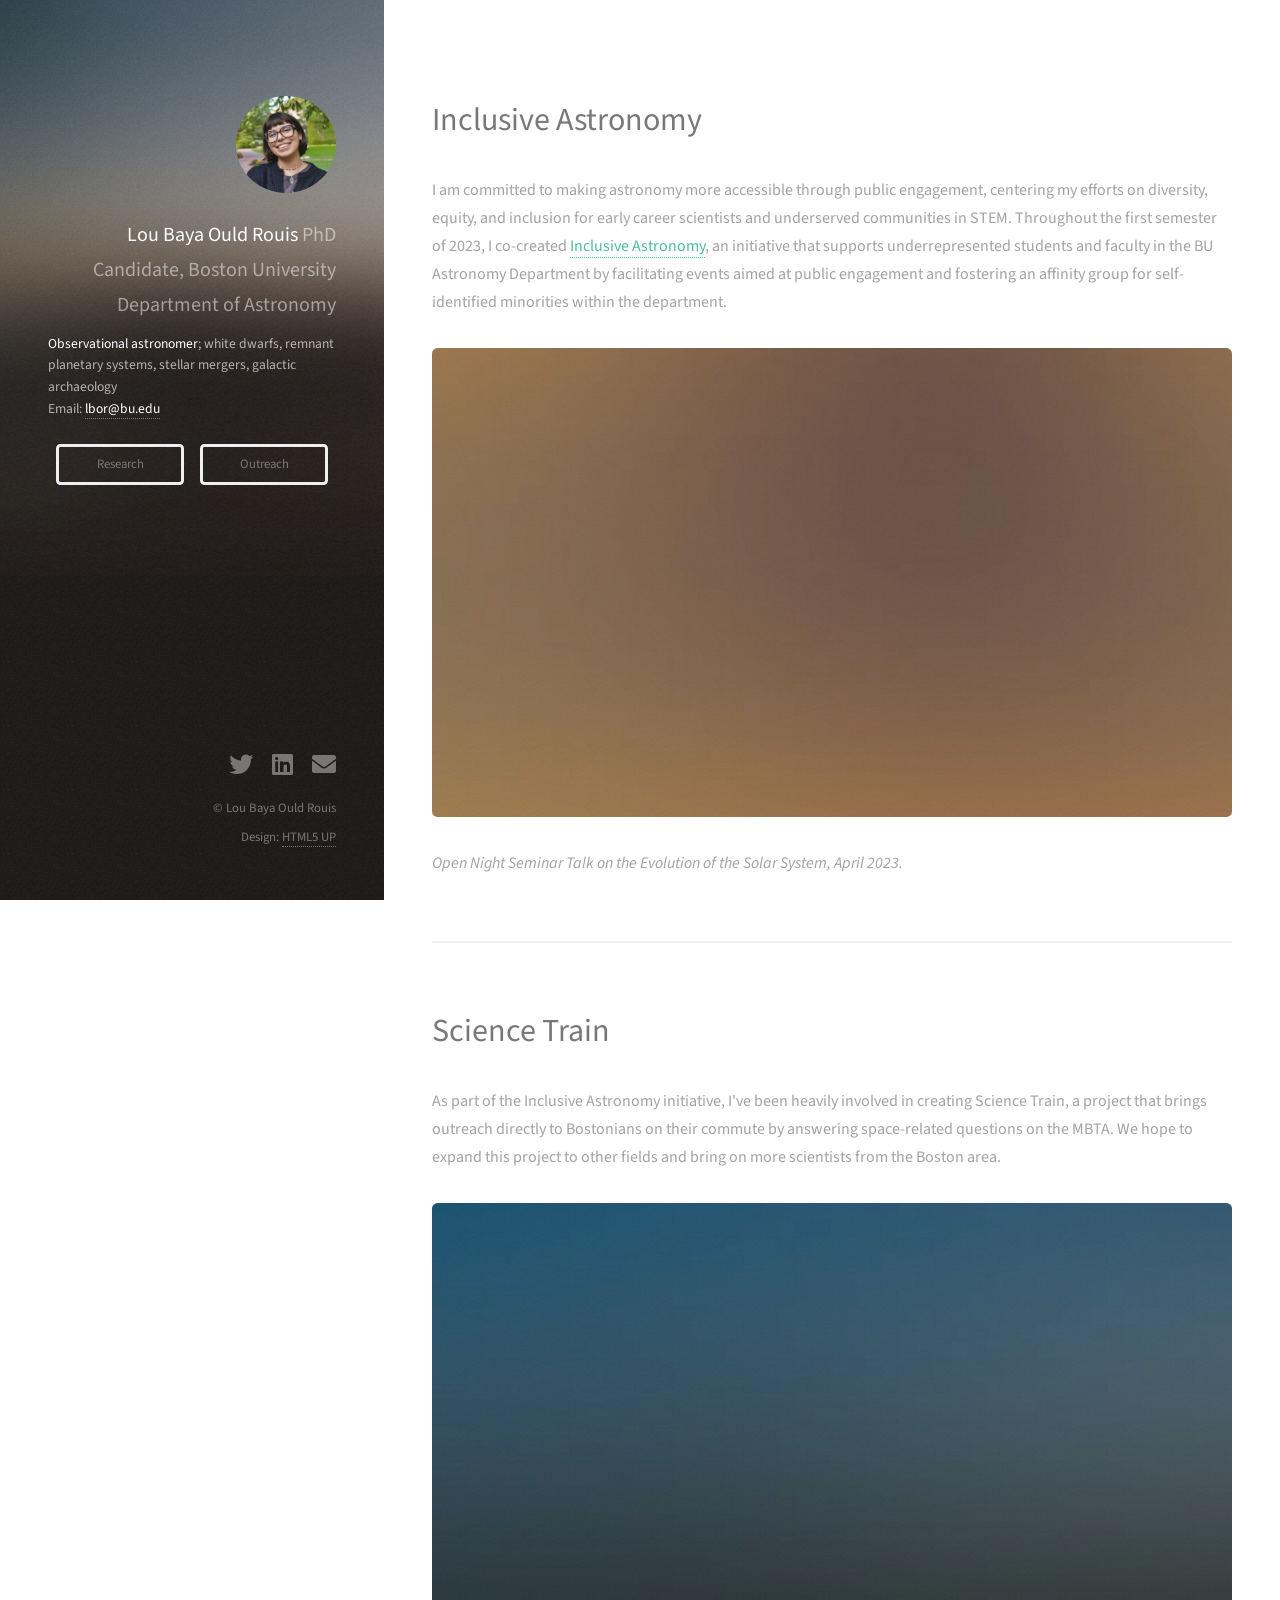
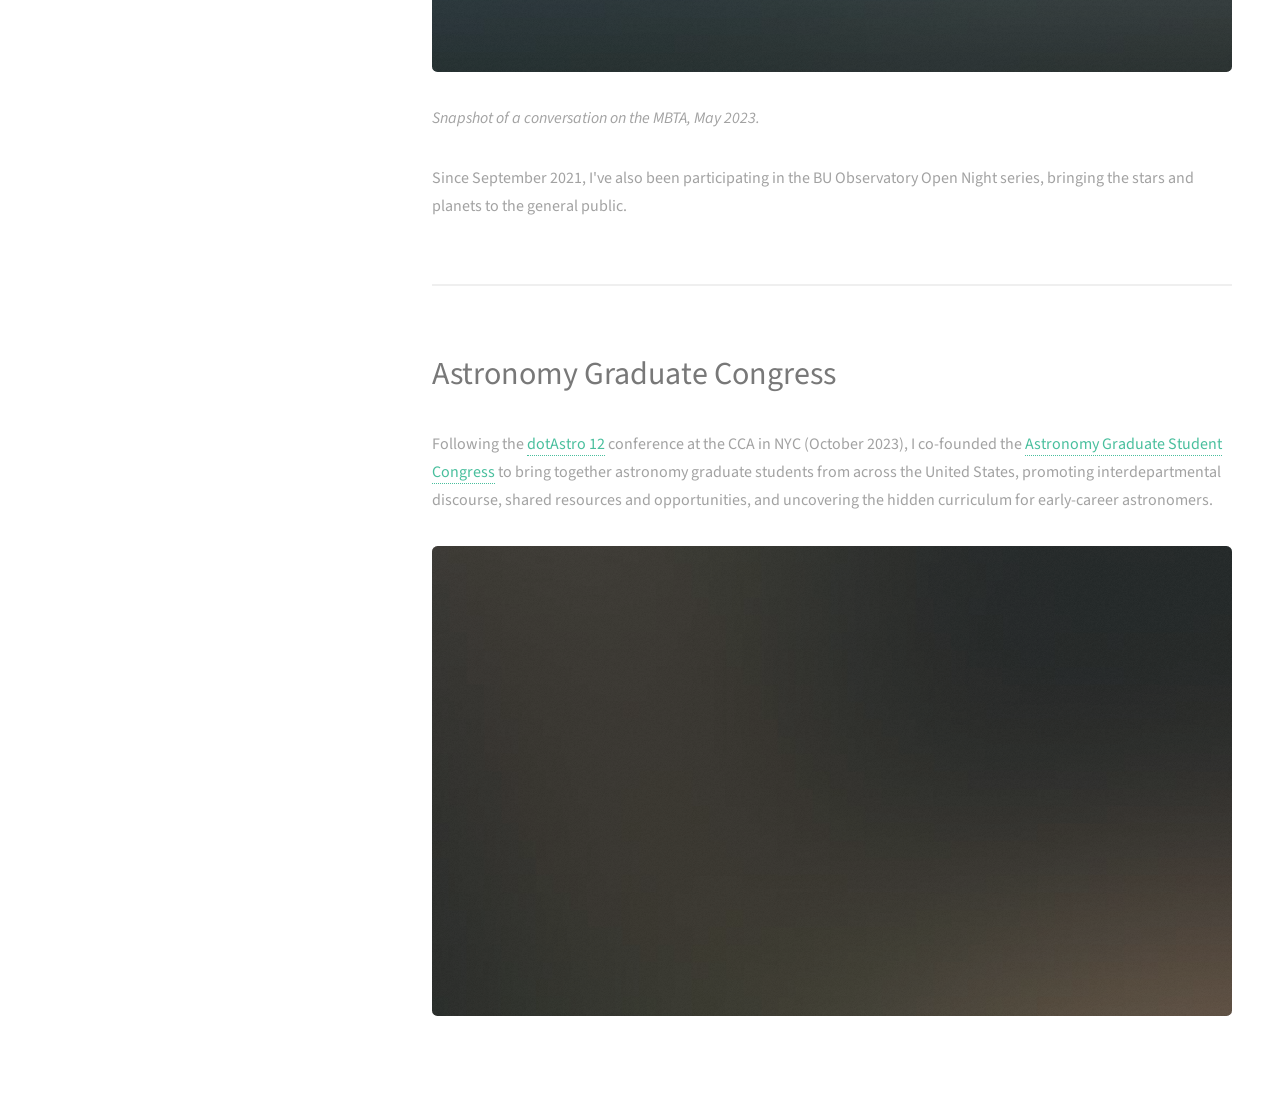
==== outreach.html @ 239a2648 "Update template" ====
<!DOCTYPE HTML>
<html>
	<head>
		<title>Outreach – Lou Baya Ould Rouis</title>
		<meta charset="utf-8" />
		<meta name="viewport" content="width=device-width, initial-scale=1, user-scalable=no" />
		<link rel="stylesheet" href="assets/css/main.css" />
		<link rel="stylesheet" href="assets/css/custom.css" />
	</head>
	<body class="is-preload">

		<!-- Header -->
			<header id="header">
				<div class="inner">
					<a href="index.html" class="image avatar"><img src="images/avatar.jpg" alt="" /></a>
					<h1><strong>Lou Baya Ould Rouis</strong><br />
					PhD Candidate, Boston University Department of Astronomy</h1>
					<p class="tagline"><strong>Observational astronomer</strong>; white dwarfs, remnant planetary systems, stellar mergers, galactic archaeology<br />
					Email: <a href="mailto:lbor@bu.edu">lbor@bu.edu</a></p>

					<nav id="nav">
						<ul class="actions">
							<li><a href="research.html" class="button small">Research</a></li>
							<li><a href="outreach.html" class="button small">Outreach</a></li>
						</ul>
					</nav>
				</div>
			</header>

		<!-- Main -->
			<div id="main">

				<section id="inclusive-astronomy">
					<header class="major">
						<h2>Inclusive Astronomy</h2>
					</header>
					<p>I am committed to making astronomy more accessible through public engagement, centering my efforts on diversity, equity, and inclusion for early career scientists and underserved communities in STEM. Throughout the first semester of 2023, I co-created <a href="https://sites.bu.edu/ia/about/">Inclusive Astronomy</a>, an initiative that supports underrepresented students and faculty in the BU Astronomy Department by facilitating events aimed at public engagement and fostering an affinity group for self-identified minorities within the department.</p>
					<span class="image fit"><img src="images/thumbs/04.jpg" alt="" /></span>
					<p><em>Open Night Seminar Talk on the Evolution of the Solar System, April 2023.</em></p>
				</section>

				<section id="science-train">
					<header class="major">
						<h2>Science Train</h2>
					</header>
					<p>As part of the Inclusive Astronomy initiative, I've been heavily involved in creating Science Train, a project that brings outreach directly to Bostonians on their commute by answering space-related questions on the MBTA. We hope to expand this project to other fields and bring on more scientists from the Boston area.</p>
					<span class="image fit"><img src="images/thumbs/05.jpg" alt="" /></span>
					<p><em>Snapshot of a conversation on the MBTA, May 2023.</em></p>
					<p>Since September 2021, I've also been participating in the BU Observatory Open Night series, bringing the stars and planets to the general public.</p>
				</section>

				<section id="astro-grad-congress">
					<header class="major">
						<h2>Astronomy Graduate Congress</h2>
					</header>
					<p>Following the <a href="https://www.dotastronomy.com/">dotAstro 12</a> conference at the CCA in NYC (October 2023), I co-founded the <a href="https://astro-grad-congress.github.io/">Astronomy Graduate Student Congress</a> to bring together astronomy graduate students from across the United States, promoting interdepartmental discourse, shared resources and opportunities, and uncovering the hidden curriculum for early-career astronomers.</p>
					<span class="image fit"><img src="images/thumbs/06.jpg" alt="" /></span>
				</section>

			</div>

		<!-- Footer -->
			<footer id="footer">
				<div class="inner">
					<ul class="icons">
						<li><a href="https://twitter.com/lbortweets" class="icon brands fa-twitter"><span class="label">Twitter</span></a></li>
						<li><a href="https://www.linkedin.com/in/lou-baya-ould-rouis/" class="icon brands fa-linkedin"><span class="label">LinkedIn</span></a></li>
						<li><a href="mailto:lbor@bu.edu" class="icon solid fa-envelope"><span class="label">Email</span></a></li>
					</ul>
					<ul class="copyright">
						<li>&copy; Lou Baya Ould Rouis</li><li>Design: <a href="http://html5up.net">HTML5 UP</a></li>
					</ul>
				</div>
			</footer>

		<!-- Scripts -->
			<script src="assets/js/jquery.min.js"></script>
			<script src="assets/js/jquery.poptrox.min.js"></script>
			<script src="assets/js/browser.min.js"></script>
			<script src="assets/js/breakpoints.min.js"></script>
			<script src="assets/js/util.js"></script>
			<script src="assets/js/main.js"></script>

	</body>
</html>
---- assets/css/main.css ----
@import url("fontawesome-all.min.css");
@import url("https://fonts.googleapis.com/css?family=Source+Sans+Pro:400,400italic");

/*
	Strata by HTML5 UP
	html5up.net | @ajlkn
	Free for personal and commercial use under the CCA 3.0 license (html5up.net/license)
*/

html, body, div, span, applet, object,
iframe, h1, h2, h3, h4, h5, h6, p, blockquote,
pre, a, abbr, acronym, address, big, cite,
code, del, dfn, em, img, ins, kbd, q, s, samp,
small, strike, strong, sub, sup, tt, var, b,
u, i, center, dl, dt, dd, ol, ul, li, fieldset,
form, label, legend, table, caption, tbody,
tfoot, thead, tr, th, td, article, aside,
canvas, details, embed, figure, figcaption,
footer, header, hgroup, menu, nav, output, ruby,
section, summary, time, mark, audio, video {
	margin: 0;
	padding: 0;
	border: 0;
	font-size: 100%;
	font: inherit;
	vertical-align: baseline;}

article, aside, details, figcaption, figure,
footer, header, hgroup, menu, nav, section {
	display: block;}

body {
	line-height: 1;
}

ol, ul {
	list-style: none;
}

blockquote, q {
	quotes: none;
}

	blockquote:before, blockquote:after, q:before, q:after {
		content: '';
		content: none;
	}

table {
	border-collapse: collapse;
	border-spacing: 0;
}

body {
	-webkit-text-size-adjust: none;
}

mark {
	background-color: transparent;
	color: inherit;
}

input::-moz-focus-inner {
	border: 0;
	padding: 0;
}

input, select, textarea {
	-moz-appearance: none;
	-webkit-appearance: none;
	-ms-appearance: none;
	appearance: none;
}

/* Basic */

	html {
		box-sizing: border-box;
	}

	*, *:before, *:after {
		box-sizing: inherit;
	}

	body {
		background: #fff;
	}

		body.is-preload *, body.is-preload *:before, body.is-preload *:after {
			-moz-animation: none !important;
			-webkit-animation: none !important;
			-ms-animation: none !important;
			animation: none !important;
			-moz-transition: none !important;
			-webkit-transition: none !important;
			-ms-transition: none !important;
			transition: none !important;
		}

	body, input, select, textarea {
		color: #a2a2a2;
		font-family: "Source Sans Pro", Helvetica, sans-serif;
		font-size: 16pt;
		font-weight: 400;
		line-height: 1.75em;
	}

	a {
		-moz-transition: color 0.2s ease-in-out, border-color 0.2s ease-in-out;
		-webkit-transition: color 0.2s ease-in-out, border-color 0.2s ease-in-out;
		-ms-transition: color 0.2s ease-in-out, border-color 0.2s ease-in-out;
		transition: color 0.2s ease-in-out, border-color 0.2s ease-in-out;
		border-bottom: dotted 1px;
		color: #49bf9d;
		text-decoration: none;
	}

		a:hover {
			border-bottom-color: transparent;
			color: #49bf9d !important;
			text-decoration: none;
		}

	strong, b {
		color: #787878;
		font-weight: 400;
	}

	em, i {
		font-style: italic;
	}

	p {
		margin: 0 0 2em 0;
	}

	h1, h2, h3, h4, h5, h6 {
		color: #787878;
		font-weight: 400;
		line-height: 1em;
		margin: 0 0 1em 0;
	}

		h1 a, h2 a, h3 a, h4 a, h5 a, h6 a {
			color: inherit;
			text-decoration: none;
		}

	h1 {
		font-size: 2em;
		line-height: 1.5em;
	}

	h2 {
		font-size: 1.5em;
		line-height: 1.5em;
	}

	h3 {
		font-size: 1.25em;
		line-height: 1.5em;
	}

	h4 {
		font-size: 1.1em;
		line-height: 1.5em;
	}

	h5 {
		font-size: 0.9em;
		line-height: 1.5em;
	}

	h6 {
		font-size: 0.7em;
		line-height: 1.5em;
	}

	sub {
		font-size: 0.8em;
		position: relative;
		top: 0.5em;
	}

	sup {
		font-size: 0.8em;
		position: relative;
		top: -0.5em;
	}

	hr {
		border: 0;
		border-bottom: solid 2px #efefef;
		margin: 2em 0;
	}

		hr.major {
			margin: 3em 0;
		}

	blockquote {
		border-left: solid 6px #efefef;
		font-style: italic;
		margin: 0 0 2em 0;
		padding: 0.5em 0 0.5em 1.5em;
	}

	code {
		background: #f7f7f7;
		border-radius: 0.35em;
		border: solid 2px #efefef;
		font-family: "Courier New", monospace;
		font-size: 0.9em;
		margin: 0 0.25em;
		padding: 0.25em 0.65em;
	}

	pre {
		-webkit-overflow-scrolling: touch;
		font-family: "Courier New", monospace;
		font-size: 0.9em;
		margin: 0 0 2em 0;
	}

		pre code {
			display: block;
			line-height: 1.75em;
			padding: 1em 1.5em;
			overflow-x: auto;
		}

	.align-left {
		text-align: left;
	}

	.align-center {
		text-align: center;
	}

	.align-right {
		text-align: right;
	}

/* Container */

	.container {
		margin: 0 auto;
		max-width: calc(100% - 4em);
		width: 100%;
	}

		.container.xsmall {
			width: 25%;
		}

		.container.small {
			width: 50%;
		}

		.container.medium {
			width: 75%;
		}

		.container.large {
			width: 125%;
		}

		.container.xlarge {
			width: 150%;
		}

		.container.max {
			width: 100%;
		}

		@media screen and (max-width: 980px) {

			.container {
				width: 100% !important;
				max-width: 100% !important;
			}

		}

		@media screen and (max-width: 480px) {

			.container {
				max-width: calc(100% - 3em);
			}

		}

/* Row */

	.row {
		display: flex;
		flex-wrap: wrap;
		box-sizing: border-box;
		align-items: stretch;
	}

		.row > * {
			box-sizing: border-box;
		}

		.row.gtr-uniform > * > :last-child {
			margin-bottom: 0;
		}

		.row.aln-left {
			justify-content: flex-start;
		}

		.row.aln-center {
			justify-content: center;
		}

		.row.aln-right {
			justify-content: flex-end;
		}

		.row.aln-top {
			align-items: flex-start;
		}

		.row.aln-middle {
			align-items: center;
		}

		.row.aln-bottom {
			align-items: flex-end;
		}

		.row > .imp {
			order: -1;
		}

		.row > .col-1 {
			width: 8.33333%;
		}

		.row > .off-1 {
			margin-left: 8.33333%;
		}

		.row > .col-2 {
			width: 16.66667%;
		}

		.row > .off-2 {
			margin-left: 16.66667%;
		}

		.row > .col-3 {
			width: 25%;
		}

		.row > .off-3 {
			margin-left: 25%;
		}

		.row > .col-4 {
			width: 33.33333%;
		}

		.row > .off-4 {
			margin-left: 33.33333%;
		}

		.row > .col-5 {
			width: 41.66667%;
		}

		.row > .off-5 {
			margin-left: 41.66667%;
		}

		.row > .col-6 {
			width: 50%;
		}

		.row > .off-6 {
			margin-left: 50%;
		}

		.row > .col-7 {
			width: 58.33333%;
		}

		.row > .off-7 {
			margin-left: 58.33333%;
		}

		.row > .col-8 {
			width: 66.66667%;
		}

		.row > .off-8 {
			margin-left: 66.66667%;
		}

		.row > .col-9 {
			width: 75%;
		}

		.row > .off-9 {
			margin-left: 75%;
		}

		.row > .col-10 {
			width: 83.33333%;
		}

		.row > .off-10 {
			margin-left: 83.33333%;
		}

		.row > .col-11 {
			width: 91.66667%;
		}

		.row > .off-11 {
			margin-left: 91.66667%;
		}

		.row > .col-12 {
			width: 100%;
		}

		.row > .off-12 {
			margin-left: 100%;
		}

		.row.gtr-0 {
			margin-top: 0;
			margin-left: 0em;
		}

			.row.gtr-0 > * {
				padding: 0 0 0 0em;
			}

			.row.gtr-0.gtr-uniform {
				margin-top: 0em;
			}

				.row.gtr-0.gtr-uniform > * {
					padding-top: 0em;
				}

		.row.gtr-25 {
			margin-top: 0;
			margin-left: -0.625em;
		}

			.row.gtr-25 > * {
				padding: 0 0 0 0.625em;
			}

			.row.gtr-25.gtr-uniform {
				margin-top: -0.625em;
			}

				.row.gtr-25.gtr-uniform > * {
					padding-top: 0.625em;
				}

		.row.gtr-50 {
			margin-top: 0;
			margin-left: -1.25em;
		}

			.row.gtr-50 > * {
				padding: 0 0 0 1.25em;
			}

			.row.gtr-50.gtr-uniform {
				margin-top: -1.25em;
			}

				.row.gtr-50.gtr-uniform > * {
					padding-top: 1.25em;
				}

		.row {
			margin-top: 0;
			margin-left: -2.5em;
		}

			.row > * {
				padding: 0 0 0 2.5em;
			}

			.row.gtr-uniform {
				margin-top: -2.5em;
			}

				.row.gtr-uniform > * {
					padding-top: 2.5em;
				}

		.row.gtr-150 {
			margin-top: 0;
			margin-left: -3.75em;
		}

			.row.gtr-150 > * {
				padding: 0 0 0 3.75em;
			}

			.row.gtr-150.gtr-uniform {
				margin-top: -3.75em;
			}

				.row.gtr-150.gtr-uniform > * {
					padding-top: 3.75em;
				}

		.row.gtr-200 {
			margin-top: 0;
			margin-left: -5em;
		}

			.row.gtr-200 > * {
				padding: 0 0 0 5em;
			}

			.row.gtr-200.gtr-uniform {
				margin-top: -5em;
			}

				.row.gtr-200.gtr-uniform > * {
					padding-top: 5em;
				}

		@media screen and (max-width: 1800px) {

			.row {
				display: flex;
				flex-wrap: wrap;
				box-sizing: border-box;
				align-items: stretch;
			}

				.row > * {
					box-sizing: border-box;
				}

				.row.gtr-uniform > * > :last-child {
					margin-bottom: 0;
				}

				.row.aln-left {
					justify-content: flex-start;
				}

				.row.aln-center {
					justify-content: center;
				}

				.row.aln-right {
					justify-content: flex-end;
				}

				.row.aln-top {
					align-items: flex-start;
				}

				.row.aln-middle {
					align-items: center;
				}

				.row.aln-bottom {
					align-items: flex-end;
				}

				.row > .imp-xlarge {
					order: -1;
				}

				.row > .col-1-xlarge {
					width: 8.33333%;
				}

				.row > .off-1-xlarge {
					margin-left: 8.33333%;
				}

				.row > .col-2-xlarge {
					width: 16.66667%;
				}

				.row > .off-2-xlarge {
					margin-left: 16.66667%;
				}

				.row > .col-3-xlarge {
					width: 25%;
				}

				.row > .off-3-xlarge {
					margin-left: 25%;
				}

				.row > .col-4-xlarge {
					width: 33.33333%;
				}

				.row > .off-4-xlarge {
					margin-left: 33.33333%;
				}

				.row > .col-5-xlarge {
					width: 41.66667%;
				}

				.row > .off-5-xlarge {
					margin-left: 41.66667%;
				}

				.row > .col-6-xlarge {
					width: 50%;
				}

				.row > .off-6-xlarge {
					margin-left: 50%;
				}

				.row > .col-7-xlarge {
					width: 58.33333%;
				}

				.row > .off-7-xlarge {
					margin-left: 58.33333%;
				}

				.row > .col-8-xlarge {
					width: 66.66667%;
				}

				.row > .off-8-xlarge {
					margin-left: 66.66667%;
				}

				.row > .col-9-xlarge {
					width: 75%;
				}

				.row > .off-9-xlarge {
					margin-left: 75%;
				}

				.row > .col-10-xlarge {
					width: 83.33333%;
				}

				.row > .off-10-xlarge {
					margin-left: 83.33333%;
				}

				.row > .col-11-xlarge {
					width: 91.66667%;
				}

				.row > .off-11-xlarge {
					margin-left: 91.66667%;
				}

				.row > .col-12-xlarge {
					width: 100%;
				}

				.row > .off-12-xlarge {
					margin-left: 100%;
				}

				.row.gtr-0 {
					margin-top: 0;
					margin-left: 0em;
				}

					.row.gtr-0 > * {
						padding: 0 0 0 0em;
					}

					.row.gtr-0.gtr-uniform {
						margin-top: 0em;
					}

						.row.gtr-0.gtr-uniform > * {
							padding-top: 0em;
						}

				.row.gtr-25 {
					margin-top: 0;
					margin-left: -0.625em;
				}

					.row.gtr-25 > * {
						padding: 0 0 0 0.625em;
					}

					.row.gtr-25.gtr-uniform {
						margin-top: -0.625em;
					}

						.row.gtr-25.gtr-uniform > * {
							padding-top: 0.625em;
						}

				.row.gtr-50 {
					margin-top: 0;
					margin-left: -1.25em;
				}

					.row.gtr-50 > * {
						padding: 0 0 0 1.25em;
					}

					.row.gtr-50.gtr-uniform {
						margin-top: -1.25em;
					}

						.row.gtr-50.gtr-uniform > * {
							padding-top: 1.25em;
						}

				.row {
					margin-top: 0;
					margin-left: -2.5em;
				}

					.row > * {
						padding: 0 0 0 2.5em;
					}

					.row.gtr-uniform {
						margin-top: -2.5em;
					}

						.row.gtr-uniform > * {
							padding-top: 2.5em;
						}

				.row.gtr-150 {
					margin-top: 0;
					margin-left: -3.75em;
				}

					.row.gtr-150 > * {
						padding: 0 0 0 3.75em;
					}

					.row.gtr-150.gtr-uniform {
						margin-top: -3.75em;
					}

						.row.gtr-150.gtr-uniform > * {
							padding-top: 3.75em;
						}

				.row.gtr-200 {
					margin-top: 0;
					margin-left: -5em;
				}

					.row.gtr-200 > * {
						padding: 0 0 0 5em;
					}

					.row.gtr-200.gtr-uniform {
						margin-top: -5em;
					}

						.row.gtr-200.gtr-uniform > * {
							padding-top: 5em;
						}

		}

		@media screen and (max-width: 1280px) {

			.row {
				display: flex;
				flex-wrap: wrap;
				box-sizing: border-box;
				align-items: stretch;
			}

				.row > * {
					box-sizing: border-box;
				}

				.row.gtr-uniform > * > :last-child {
					margin-bottom: 0;
				}

				.row.aln-left {
					justify-content: flex-start;
				}

				.row.aln-center {
					justify-content: center;
				}

				.row.aln-right {
					justify-content: flex-end;
				}

				.row.aln-top {
					align-items: flex-start;
				}

				.row.aln-middle {
					align-items: center;
				}

				.row.aln-bottom {
					align-items: flex-end;
				}

				.row > .imp-large {
					order: -1;
				}

				.row > .col-1-large {
					width: 8.33333%;
				}

				.row > .off-1-large {
					margin-left: 8.33333%;
				}

				.row > .col-2-large {
					width: 16.66667%;
				}

				.row > .off-2-large {
					margin-left: 16.66667%;
				}

				.row > .col-3-large {
					width: 25%;
				}

				.row > .off-3-large {
					margin-left: 25%;
				}

				.row > .col-4-large {
					width: 33.33333%;
				}

				.row > .off-4-large {
					margin-left: 33.33333%;
				}

				.row > .col-5-large {
					width: 41.66667%;
				}

				.row > .off-5-large {
					margin-left: 41.66667%;
				}

				.row > .col-6-large {
					width: 50%;
				}

				.row > .off-6-large {
					margin-left: 50%;
				}

				.row > .col-7-large {
					width: 58.33333%;
				}

				.row > .off-7-large {
					margin-left: 58.33333%;
				}

				.row > .col-8-large {
					width: 66.66667%;
				}

				.row > .off-8-large {
					margin-left: 66.66667%;
				}

				.row > .col-9-large {
					width: 75%;
				}

				.row > .off-9-large {
					margin-left: 75%;
				}

				.row > .col-10-large {
					width: 83.33333%;
				}

				.row > .off-10-large {
					margin-left: 83.33333%;
				}

				.row > .col-11-large {
					width: 91.66667%;
				}

				.row > .off-11-large {
					margin-left: 91.66667%;
				}

				.row > .col-12-large {
					width: 100%;
				}

				.row > .off-12-large {
					margin-left: 100%;
				}

				.row.gtr-0 {
					margin-top: 0;
					margin-left: 0em;
				}

					.row.gtr-0 > * {
						padding: 0 0 0 0em;
					}

					.row.gtr-0.gtr-uniform {
						margin-top: 0em;
					}

						.row.gtr-0.gtr-uniform > * {
							padding-top: 0em;
						}

				.row.gtr-25 {
					margin-top: 0;
					margin-left: -0.5em;
				}

					.row.gtr-25 > * {
						padding: 0 0 0 0.5em;
					}

					.row.gtr-25.gtr-uniform {
						margin-top: -0.5em;
					}

						.row.gtr-25.gtr-uniform > * {
							padding-top: 0.5em;
						}

				.row.gtr-50 {
					margin-top: 0;
					margin-left: -1em;
				}

					.row.gtr-50 > * {
						padding: 0 0 0 1em;
					}

					.row.gtr-50.gtr-uniform {
						margin-top: -1em;
					}

						.row.gtr-50.gtr-uniform > * {
							padding-top: 1em;
						}

				.row {
					margin-top: 0;
					margin-left: -2em;
				}

					.row > * {
						padding: 0 0 0 2em;
					}

					.row.gtr-uniform {
						margin-top: -2em;
					}

						.row.gtr-uniform > * {
							padding-top: 2em;
						}

				.row.gtr-150 {
					margin-top: 0;
					margin-left: -3em;
				}

					.row.gtr-150 > * {
						padding: 0 0 0 3em;
					}

					.row.gtr-150.gtr-uniform {
						margin-top: -3em;
					}

						.row.gtr-150.gtr-uniform > * {
							padding-top: 3em;
						}

				.row.gtr-200 {
					margin-top: 0;
					margin-left: -4em;
				}

					.row.gtr-200 > * {
						padding: 0 0 0 4em;
					}

					.row.gtr-200.gtr-uniform {
						margin-top: -4em;
					}

						.row.gtr-200.gtr-uniform > * {
							padding-top: 4em;
						}

		}

		@media screen and (max-width: 980px) {

			.row {
				display: flex;
				flex-wrap: wrap;
				box-sizing: border-box;
				align-items: stretch;
			}

				.row > * {
					box-sizing: border-box;
				}

				.row.gtr-uniform > * > :last-child {
					margin-bottom: 0;
				}

				.row.aln-left {
					justify-content: flex-start;
				}

				.row.aln-center {
					justify-content: center;
				}

				.row.aln-right {
					justify-content: flex-end;
				}

				.row.aln-top {
					align-items: flex-start;
				}

				.row.aln-middle {
					align-items: center;
				}

				.row.aln-bottom {
					align-items: flex-end;
				}

				.row > .imp-medium {
					order: -1;
				}

				.row > .col-1-medium {
					width: 8.33333%;
				}

				.row > .off-1-medium {
					margin-left: 8.33333%;
				}

				.row > .col-2-medium {
					width: 16.66667%;
				}

				.row > .off-2-medium {
					margin-left: 16.66667%;
				}

				.row > .col-3-medium {
					width: 25%;
				}

				.row > .off-3-medium {
					margin-left: 25%;
				}

				.row > .col-4-medium {
					width: 33.33333%;
				}

				.row > .off-4-medium {
					margin-left: 33.33333%;
				}

				.row > .col-5-medium {
					width: 41.66667%;
				}

				.row > .off-5-medium {
					margin-left: 41.66667%;
				}

				.row > .col-6-medium {
					width: 50%;
				}

				.row > .off-6-medium {
					margin-left: 50%;
				}

				.row > .col-7-medium {
					width: 58.33333%;
				}

				.row > .off-7-medium {
					margin-left: 58.33333%;
				}

				.row > .col-8-medium {
					width: 66.66667%;
				}

				.row > .off-8-medium {
					margin-left: 66.66667%;
				}

				.row > .col-9-medium {
					width: 75%;
				}

				.row > .off-9-medium {
					margin-left: 75%;
				}

				.row > .col-10-medium {
					width: 83.33333%;
				}

				.row > .off-10-medium {
					margin-left: 83.33333%;
				}

				.row > .col-11-medium {
					width: 91.66667%;
				}

				.row > .off-11-medium {
					margin-left: 91.66667%;
				}

				.row > .col-12-medium {
					width: 100%;
				}

				.row > .off-12-medium {
					margin-left: 100%;
				}

				.row.gtr-0 {
					margin-top: 0;
					margin-left: 0em;
				}

					.row.gtr-0 > * {
						padding: 0 0 0 0em;
					}

					.row.gtr-0.gtr-uniform {
						margin-top: 0em;
					}

						.row.gtr-0.gtr-uniform > * {
							padding-top: 0em;
						}

				.row.gtr-25 {
					margin-top: 0;
					margin-left: -0.5em;
				}

					.row.gtr-25 > * {
						padding: 0 0 0 0.5em;
					}

					.row.gtr-25.gtr-uniform {
						margin-top: -0.5em;
					}

						.row.gtr-25.gtr-uniform > * {
							padding-top: 0.5em;
						}

				.row.gtr-50 {
					margin-top: 0;
					margin-left: -1em;
				}

					.row.gtr-50 > * {
						padding: 0 0 0 1em;
					}

					.row.gtr-50.gtr-uniform {
						margin-top: -1em;
					}

						.row.gtr-50.gtr-uniform > * {
							padding-top: 1em;
						}

				.row {
					margin-top: 0;
					margin-left: -2em;
				}

					.row > * {
						padding: 0 0 0 2em;
					}

					.row.gtr-uniform {
						margin-top: -2em;
					}

						.row.gtr-uniform > * {
							padding-top: 2em;
						}

				.row.gtr-150 {
					margin-top: 0;
					margin-left: -3em;
				}

					.row.gtr-150 > * {
						padding: 0 0 0 3em;
					}

					.row.gtr-150.gtr-uniform {
						margin-top: -3em;
					}

						.row.gtr-150.gtr-uniform > * {
							padding-top: 3em;
						}

				.row.gtr-200 {
					margin-top: 0;
					margin-left: -4em;
				}

					.row.gtr-200 > * {
						padding: 0 0 0 4em;
					}

					.row.gtr-200.gtr-uniform {
						margin-top: -4em;
					}

						.row.gtr-200.gtr-uniform > * {
							padding-top: 4em;
						}

		}

		@media screen and (max-width: 736px) {

			.row {
				display: flex;
				flex-wrap: wrap;
				box-sizing: border-box;
				align-items: stretch;
			}

				.row > * {
					box-sizing: border-box;
				}

				.row.gtr-uniform > * > :last-child {
					margin-bottom: 0;
				}

				.row.aln-left {
					justify-content: flex-start;
				}

				.row.aln-center {
					justify-content: center;
				}

				.row.aln-right {
					justify-content: flex-end;
				}

				.row.aln-top {
					align-items: flex-start;
				}

				.row.aln-middle {
					align-items: center;
				}

				.row.aln-bottom {
					align-items: flex-end;
				}

				.row > .imp-small {
					order: -1;
				}

				.row > .col-1-small {
					width: 8.33333%;
				}

				.row > .off-1-small {
					margin-left: 8.33333%;
				}

				.row > .col-2-small {
					width: 16.66667%;
				}

				.row > .off-2-small {
					margin-left: 16.66667%;
				}

				.row > .col-3-small {
					width: 25%;
				}

				.row > .off-3-small {
					margin-left: 25%;
				}

				.row > .col-4-small {
					width: 33.33333%;
				}

				.row > .off-4-small {
					margin-left: 33.33333%;
				}

				.row > .col-5-small {
					width: 41.66667%;
				}

				.row > .off-5-small {
					margin-left: 41.66667%;
				}

				.row > .col-6-small {
					width: 50%;
				}

				.row > .off-6-small {
					margin-left: 50%;
				}

				.row > .col-7-small {
					width: 58.33333%;
				}

				.row > .off-7-small {
					margin-left: 58.33333%;
				}

				.row > .col-8-small {
					width: 66.66667%;
				}

				.row > .off-8-small {
					margin-left: 66.66667%;
				}

				.row > .col-9-small {
					width: 75%;
				}

				.row > .off-9-small {
					margin-left: 75%;
				}

				.row > .col-10-small {
					width: 83.33333%;
				}

				.row > .off-10-small {
					margin-left: 83.33333%;
				}

				.row > .col-11-small {
					width: 91.66667%;
				}

				.row > .off-11-small {
					margin-left: 91.66667%;
				}

				.row > .col-12-small {
					width: 100%;
				}

				.row > .off-12-small {
					margin-left: 100%;
				}

				.row.gtr-0 {
					margin-top: 0;
					margin-left: 0em;
				}

					.row.gtr-0 > * {
						padding: 0 0 0 0em;
					}

					.row.gtr-0.gtr-uniform {
						margin-top: 0em;
					}

						.row.gtr-0.gtr-uniform > * {
							padding-top: 0em;
						}

				.row.gtr-25 {
					margin-top: 0;
					margin-left: -0.375em;
				}

					.row.gtr-25 > * {
						padding: 0 0 0 0.375em;
					}

					.row.gtr-25.gtr-uniform {
						margin-top: -0.375em;
					}

						.row.gtr-25.gtr-uniform > * {
							padding-top: 0.375em;
						}

				.row.gtr-50 {
					margin-top: 0;
					margin-left: -0.75em;
				}

					.row.gtr-50 > * {
						padding: 0 0 0 0.75em;
					}

					.row.gtr-50.gtr-uniform {
						margin-top: -0.75em;
					}

						.row.gtr-50.gtr-uniform > * {
							padding-top: 0.75em;
						}

				.row {
					margin-top: 0;
					margin-left: -1.5em;
				}

					.row > * {
						padding: 0 0 0 1.5em;
					}

					.row.gtr-uniform {
						margin-top: -1.5em;
					}

						.row.gtr-uniform > * {
							padding-top: 1.5em;
						}

				.row.gtr-150 {
					margin-top: 0;
					margin-left: -2.25em;
				}

					.row.gtr-150 > * {
						padding: 0 0 0 2.25em;
					}

					.row.gtr-150.gtr-uniform {
						margin-top: -2.25em;
					}

						.row.gtr-150.gtr-uniform > * {
							padding-top: 2.25em;
						}

				.row.gtr-200 {
					margin-top: 0;
					margin-left: -3em;
				}

					.row.gtr-200 > * {
						padding: 0 0 0 3em;
					}

					.row.gtr-200.gtr-uniform {
						margin-top: -3em;
					}

						.row.gtr-200.gtr-uniform > * {
							padding-top: 3em;
						}

		}

		@media screen and (max-width: 480px) {

			.row {
				display: flex;
				flex-wrap: wrap;
				box-sizing: border-box;
				align-items: stretch;
			}

				.row > * {
					box-sizing: border-box;
				}

				.row.gtr-uniform > * > :last-child {
					margin-bottom: 0;
				}

				.row.aln-left {
					justify-content: flex-start;
				}

				.row.aln-center {
					justify-content: center;
				}

				.row.aln-right {
					justify-content: flex-end;
				}

				.row.aln-top {
					align-items: flex-start;
				}

				.row.aln-middle {
					align-items: center;
				}

				.row.aln-bottom {
					align-items: flex-end;
				}

				.row > .imp-xsmall {
					order: -1;
				}

				.row > .col-1-xsmall {
					width: 8.33333%;
				}

				.row > .off-1-xsmall {
					margin-left: 8.33333%;
				}

				.row > .col-2-xsmall {
					width: 16.66667%;
				}

				.row > .off-2-xsmall {
					margin-left: 16.66667%;
				}

				.row > .col-3-xsmall {
					width: 25%;
				}

				.row > .off-3-xsmall {
					margin-left: 25%;
				}

				.row > .col-4-xsmall {
					width: 33.33333%;
				}

				.row > .off-4-xsmall {
					margin-left: 33.33333%;
				}

				.row > .col-5-xsmall {
					width: 41.66667%;
				}

				.row > .off-5-xsmall {
					margin-left: 41.66667%;
				}

				.row > .col-6-xsmall {
					width: 50%;
				}

				.row > .off-6-xsmall {
					margin-left: 50%;
				}

				.row > .col-7-xsmall {
					width: 58.33333%;
				}

				.row > .off-7-xsmall {
					margin-left: 58.33333%;
				}

				.row > .col-8-xsmall {
					width: 66.66667%;
				}

				.row > .off-8-xsmall {
					margin-left: 66.66667%;
				}

				.row > .col-9-xsmall {
					width: 75%;
				}

				.row > .off-9-xsmall {
					margin-left: 75%;
				}

				.row > .col-10-xsmall {
					width: 83.33333%;
				}

				.row > .off-10-xsmall {
					margin-left: 83.33333%;
				}

				.row > .col-11-xsmall {
					width: 91.66667%;
				}

				.row > .off-11-xsmall {
					margin-left: 91.66667%;
				}

				.row > .col-12-xsmall {
					width: 100%;
				}

				.row > .off-12-xsmall {
					margin-left: 100%;
				}

				.row.gtr-0 {
					margin-top: 0;
					margin-left: 0em;
				}

					.row.gtr-0 > * {
						padding: 0 0 0 0em;
					}

					.row.gtr-0.gtr-uniform {
						margin-top: 0em;
					}

						.row.gtr-0.gtr-uniform > * {
							padding-top: 0em;
						}

				.row.gtr-25 {
					margin-top: 0;
					margin-left: -0.375em;
				}

					.row.gtr-25 > * {
						padding: 0 0 0 0.375em;
					}

					.row.gtr-25.gtr-uniform {
						margin-top: -0.375em;
					}

						.row.gtr-25.gtr-uniform > * {
							padding-top: 0.375em;
						}

				.row.gtr-50 {
					margin-top: 0;
					margin-left: -0.75em;
				}

					.row.gtr-50 > * {
						padding: 0 0 0 0.75em;
					}

					.row.gtr-50.gtr-uniform {
						margin-top: -0.75em;
					}

						.row.gtr-50.gtr-uniform > * {
							padding-top: 0.75em;
						}

				.row {
					margin-top: 0;
					margin-left: -1.5em;
				}

					.row > * {
						padding: 0 0 0 1.5em;
					}

					.row.gtr-uniform {
						margin-top: -1.5em;
					}

						.row.gtr-uniform > * {
							padding-top: 1.5em;
						}

				.row.gtr-150 {
					margin-top: 0;
					margin-left: -2.25em;
				}

					.row.gtr-150 > * {
						padding: 0 0 0 2.25em;
					}

					.row.gtr-150.gtr-uniform {
						margin-top: -2.25em;
					}

						.row.gtr-150.gtr-uniform > * {
							padding-top: 2.25em;
						}

				.row.gtr-200 {
					margin-top: 0;
					margin-left: -3em;
				}

					.row.gtr-200 > * {
						padding: 0 0 0 3em;
					}

					.row.gtr-200.gtr-uniform {
						margin-top: -3em;
					}

						.row.gtr-200.gtr-uniform > * {
							padding-top: 3em;
						}

		}

/* Section/Article */

	section.special, article.special {
		text-align: center;
	}

	header p {
		color: #b2b2b2;
		position: relative;
		margin: 0 0 1.5em 0;
	}

	header h2 + p {
		font-size: 1.25em;
		margin-top: -1em;
		line-height: 1.5em;
	}

	header h3 + p {
		font-size: 1.1em;
		margin-top: -0.8em;
		line-height: 1.5em;
	}

	header h4 + p,
	header h5 + p,
	header h6 + p {
		font-size: 0.9em;
		margin-top: -0.6em;
		line-height: 1.5em;
	}

	header.major h2 {
		font-size: 2em;
	}

/* Form */

	form {
		margin: 0 0 2em 0;
	}

	label {
		color: #787878;
		display: block;
		font-size: 0.9em;
		font-weight: 400;
		margin: 0 0 1em 0;
	}

	input[type="text"],
	input[type="password"],
	input[type="email"],
	select,
	textarea {
		-moz-appearance: none;
		-webkit-appearance: none;
		-ms-appearance: none;
		appearance: none;
		background: #f7f7f7;
		border-radius: 0.35em;
		border: solid 2px transparent;
		color: inherit;
		display: block;
		outline: 0;
		padding: 0 0.75em;
		text-decoration: none;
		width: 100%;
	}

		input[type="text"]:invalid,
		input[type="password"]:invalid,
		input[type="email"]:invalid,
		select:invalid,
		textarea:invalid {
			box-shadow: none;
		}

		input[type="text"]:focus,
		input[type="password"]:focus,
		input[type="email"]:focus,
		select:focus,
		textarea:focus {
			border-color: #49bf9d;
		}

	select {
		background-image: url("data:image/svg+xml;charset=utf8,%3Csvg xmlns='http://www.w3.org/2000/svg' width='40' height='40' preserveAspectRatio='none' viewBox='0 0 40 40'%3E%3Cpath d='M9.4,12.3l10.4,10.4l10.4-10.4c0.2-0.2,0.5-0.4,0.9-0.4c0.3,0,0.6,0.1,0.9,0.4l3.3,3.3c0.2,0.2,0.4,0.5,0.4,0.9 c0,0.4-0.1,0.6-0.4,0.9L20.7,31.9c-0.2,0.2-0.5,0.4-0.9,0.4c-0.3,0-0.6-0.1-0.9-0.4L4.3,17.3c-0.2-0.2-0.4-0.5-0.4-0.9 c0-0.4,0.1-0.6,0.4-0.9l3.3-3.3c0.2-0.2,0.5-0.4,0.9-0.4S9.1,12.1,9.4,12.3z' fill='%23dfdfdf' /%3E%3C/svg%3E");
		background-size: 1.25rem;
		background-repeat: no-repeat;
		background-position: calc(100% - 1rem) center;
		height: 2.75em;
		padding-right: 2.75em;
		text-overflow: ellipsis;
	}

		select option {
			color: #787878;
			background: #fff;
		}

		select:focus::-ms-value {
			background-color: transparent;
		}

		select::-ms-expand {
			display: none;
		}

	input[type="text"],
	input[type="password"],
	input[type="email"],
	select {
		height: 2.75em;
	}

	textarea {
		padding: 0.75em;
	}

	input[type="checkbox"],
	input[type="radio"] {
		-moz-appearance: none;
		-webkit-appearance: none;
		-ms-appearance: none;
		appearance: none;
		display: block;
		float: left;
		margin-right: -2em;
		opacity: 0;
		width: 1em;
		z-index: -1;
	}

		input[type="checkbox"] + label,
		input[type="radio"] + label {
			text-decoration: none;
			color: #a2a2a2;
			cursor: pointer;
			display: inline-block;
			font-size: 1em;
			font-weight: 400;
			padding-left: 2.4em;
			padding-right: 0.75em;
			position: relative;
		}

			input[type="checkbox"] + label:before,
			input[type="radio"] + label:before {
				-moz-osx-font-smoothing: grayscale;
				-webkit-font-smoothing: antialiased;
				display: inline-block;
				font-style: normal;
				font-variant: normal;
				text-rendering: auto;
				line-height: 1;
				text-transform: none !important;
				font-family: 'Font Awesome 5 Free';
				font-weight: 900;
			}

			input[type="checkbox"] + label:before,
			input[type="radio"] + label:before {
				background: #f7f7f7;
				border-radius: 0.35em;
				border: solid 2px transparent;
				content: '';
				display: inline-block;
				font-size: 0.8em;
				height: 2.0625em;
				left: 0;
				line-height: 1.85625em;
				position: absolute;
				text-align: center;
				top: 0;
				width: 2.0625em;
			}

		input[type="checkbox"]:checked + label:before,
		input[type="radio"]:checked + label:before {
			background: #787878;
			border-color: #787878;
			color: #fff;
			content: '\f00c';
		}

		input[type="checkbox"]:focus + label:before,
		input[type="radio"]:focus + label:before {
			border-color: #49bf9d;
		}

	input[type="checkbox"] + label:before {
		border-radius: 0.35em;
	}

	input[type="radio"] + label:before {
		border-radius: 100%;
	}

	::-webkit-input-placeholder {
		color: #b2b2b2 !important;
		opacity: 1.0;
	}

	:-moz-placeholder {
		color: #b2b2b2 !important;
		opacity: 1.0;
	}

	::-moz-placeholder {
		color: #b2b2b2 !important;
		opacity: 1.0;
	}

	:-ms-input-placeholder {
		color: #b2b2b2 !important;
		opacity: 1.0;
	}

/* Box */

	.box {
		border-radius: 0.35em;
		border: solid 2px #efefef;
		margin-bottom: 2em;
		padding: 1.5em;
	}

		.box > :last-child,
		.box > :last-child > :last-child,
		.box > :last-child > :last-child > :last-child {
			margin-bottom: 0;
		}

		.box.alt {
			border: 0;
			border-radius: 0;
			padding: 0;
		}

/* Icon */

	.icon {
		text-decoration: none;
		border-bottom: none;
		position: relative;
	}

		.icon:before {
			-moz-osx-font-smoothing: grayscale;
			-webkit-font-smoothing: antialiased;
			display: inline-block;
			font-style: normal;
			font-variant: normal;
			text-rendering: auto;
			line-height: 1;
			text-transform: none !important;
			font-family: 'Font Awesome 5 Free';
			font-weight: 400;
		}

		.icon > .label {
			display: none;
		}

		.icon:before {
			line-height: inherit;
		}

		.icon.solid:before {
			font-weight: 900;
		}

		.icon.brands:before {
			font-family: 'Font Awesome 5 Brands';
		}

/* Image */

	.image {
		border-radius: 0.35em;
		border: 0;
		display: inline-block;
		position: relative;
	}

		.image:before {
			-moz-transition: opacity 0.2s ease-in-out;
			-webkit-transition: opacity 0.2s ease-in-out;
			-ms-transition: opacity 0.2s ease-in-out;
			transition: opacity 0.2s ease-in-out;
			background: url("images/overlay.png");
			border-radius: 0.35em;
			content: '';
			display: block;
			height: 100%;
			left: 0;
			opacity: 0.5;
			position: absolute;
			top: 0;
			width: 100%;
		}

		.image.thumb {
			text-align: center;
		}

			.image.thumb:after {
				-moz-transition: opacity 0.2s ease-in-out;
				-webkit-transition: opacity 0.2s ease-in-out;
				-ms-transition: opacity 0.2s ease-in-out;
				transition: opacity 0.2s ease-in-out;
				border-radius: 0.35em;
				border: solid 3px rgba(255, 255, 255, 0.5);
				color: #fff;
				content: 'View';
				display: inline-block;
				font-size: 0.8em;
				font-weight: 400;
				left: 50%;
				line-height: 2.25em;
				margin: -1.25em 0 0 -3em;
				opacity: 0;
				padding: 0 1.5em;
				position: absolute;
				text-align: center;
				text-decoration: none;
				top: 50%;
				white-space: nowrap;
			}

			.image.thumb:hover:after {
				opacity: 1.0;
			}

			.image.thumb:hover:before {
				background: url("images/overlay.png"), url("images/overlay.png");
				opacity: 1.0;
			}

		.image img {
			border-radius: 0.35em;
			display: block;
		}

		.image.left {
			float: left;
			margin: 0 1.5em 1em 0;
			top: 0.25em;
		}

		.image.right {
			float: right;
			margin: 0 0 1em 1.5em;
			top: 0.25em;
		}

		.image.left, .image.right {
			max-width: 40%;
		}

			.image.left img, .image.right img {
				width: 100%;
			}

		.image.fit {
			display: block;
			margin: 0 0 2em 0;
			width: 100%;
		}

			.image.fit img {
				width: 100%;
			}

		.image.avatar {
			border-radius: 100%;
		}

			.image.avatar:before {
				display: none;
			}

			.image.avatar img {
				border-radius: 100%;
				width: 100%;
			}

/* List */

	ol {
		list-style: decimal;
		margin: 0 0 2em 0;
		padding-left: 1.25em;
	}

		ol li {
			padding-left: 0.25em;
		}

	ul {
		list-style: disc;
		margin: 0 0 2em 0;
		padding-left: 1em;
	}

		ul li {
			padding-left: 0.5em;
		}

		ul.alt {
			list-style: none;
			padding-left: 0;
		}

			ul.alt li {
				border-top: solid 2px #efefef;
				padding: 0.5em 0;
			}

				ul.alt li:first-child {
					border-top: 0;
					padding-top: 0;
				}

	dl {
		margin: 0 0 2em 0;
	}

/* Icons */

	ul.icons {
		cursor: default;
		list-style: none;
		padding-left: 0;
	}

		ul.icons li {
			display: inline-block;
			padding: 0 1em 0 0;
		}

			ul.icons li:last-child {
				padding-right: 0;
			}

			ul.icons li .icon:before {
				font-size: 1.5em;
			}

/* Labeled Icons */

	ul.labeled-icons {
		list-style: none;
		padding: 0;
	}

		ul.labeled-icons li {
			line-height: 1.75em;
			margin: 1.5em 0 0 0;
			padding-left: 2.25em;
			position: relative;
		}

			ul.labeled-icons li:first-child {
				margin-top: 0;
			}

			ul.labeled-icons li a {
				color: inherit;
			}

			ul.labeled-icons li h3 {
				color: #b2b2b2;
				left: 0;
				position: absolute;
				text-align: center;
				top: 0;
				width: 1em;
			}

/* Actions */

	ul.actions {
		display: -moz-flex;
		display: -webkit-flex;
		display: -ms-flex;
		display: flex;
		cursor: default;
		list-style: none;
		margin-left: -1em;
		padding-left: 0;
	}

		ul.actions li {
			padding: 0 0 0 1em;
			vertical-align: middle;
		}

		ul.actions.special {
			-moz-justify-content: center;
			-webkit-justify-content: center;
			-ms-justify-content: center;
			justify-content: center;
			width: 100%;
			margin-left: 0;
		}

			ul.actions.special li:first-child {
				padding-left: 0;
			}

		ul.actions.stacked {
			-moz-flex-direction: column;
			-webkit-flex-direction: column;
			-ms-flex-direction: column;
			flex-direction: column;
			margin-left: 0;
		}

			ul.actions.stacked li {
				padding: 1.3em 0 0 0;
			}

				ul.actions.stacked li:first-child {
					padding-top: 0;
				}

		ul.actions.fit {
			width: calc(100% + 1em);
		}

			ul.actions.fit li {
				-moz-flex-grow: 1;
				-webkit-flex-grow: 1;
				-ms-flex-grow: 1;
				flex-grow: 1;
				-moz-flex-shrink: 1;
				-webkit-flex-shrink: 1;
				-ms-flex-shrink: 1;
				flex-shrink: 1;
				width: 100%;
			}

				ul.actions.fit li > * {
					width: 100%;
				}

			ul.actions.fit.stacked {
				width: 100%;
			}

		@media screen and (max-width: 480px) {

			ul.actions:not(.fixed) {
				-moz-flex-direction: column;
				-webkit-flex-direction: column;
				-ms-flex-direction: column;
				flex-direction: column;
				margin-left: 0;
				width: 100% !important;
			}

				ul.actions:not(.fixed) li {
					-moz-flex-grow: 1;
					-webkit-flex-grow: 1;
					-ms-flex-grow: 1;
					flex-grow: 1;
					-moz-flex-shrink: 1;
					-webkit-flex-shrink: 1;
					-ms-flex-shrink: 1;
					flex-shrink: 1;
					padding: 1em 0 0 0;
					text-align: center;
					width: 100%;
				}

					ul.actions:not(.fixed) li > * {
						width: 100%;
					}

					ul.actions:not(.fixed) li:first-child {
						padding-top: 0;
					}

					ul.actions:not(.fixed) li input[type="submit"],
					ul.actions:not(.fixed) li input[type="reset"],
					ul.actions:not(.fixed) li input[type="button"],
					ul.actions:not(.fixed) li button,
					ul.actions:not(.fixed) li .button {
						width: 100%;
					}

						ul.actions:not(.fixed) li input[type="submit"].icon:before,
						ul.actions:not(.fixed) li input[type="reset"].icon:before,
						ul.actions:not(.fixed) li input[type="button"].icon:before,
						ul.actions:not(.fixed) li button.icon:before,
						ul.actions:not(.fixed) li .button.icon:before {
							margin-left: -0.5em;
						}

		}

/* Table */

	.table-wrapper {
		-webkit-overflow-scrolling: touch;
		overflow-x: auto;
	}

	table {
		margin: 0 0 2em 0;
		width: 100%;
	}

		table tbody tr {
			border: solid 1px #efefef;
			border-left: 0;
			border-right: 0;
		}

			table tbody tr:nth-child(2n + 1) {
				background-color: #f7f7f7;
			}

		table td {
			padding: 0.75em 0.75em;
		}

		table th {
			color: #787878;
			font-size: 0.9em;
			font-weight: 400;
			padding: 0 0.75em 0.75em 0.75em;
			text-align: left;
		}

		table thead {
			border-bottom: solid 2px #efefef;
		}

		table tfoot {
			border-top: solid 2px #efefef;
		}

		table.alt {
			border-collapse: separate;
		}

			table.alt tbody tr td {
				border: solid 2px #efefef;
				border-left-width: 0;
				border-top-width: 0;
			}

				table.alt tbody tr td:first-child {
					border-left-width: 2px;
				}

			table.alt tbody tr:first-child td {
				border-top-width: 2px;
			}

			table.alt thead {
				border-bottom: 0;
			}

			table.alt tfoot {
				border-top: 0;
			}

/* Button */

	input[type="submit"],
	input[type="reset"],
	input[type="button"],
	.button {
		-moz-appearance: none;
		-webkit-appearance: none;
		-ms-appearance: none;
		appearance: none;
		-moz-transition: background-color 0.2s ease-in-out, color 0.2s ease-in-out, border-color 0.2s ease-in-out;
		-webkit-transition: background-color 0.2s ease-in-out, color 0.2s ease-in-out, border-color 0.2s ease-in-out;
		-ms-transition: background-color 0.2s ease-in-out, color 0.2s ease-in-out, border-color 0.2s ease-in-out;
		transition: background-color 0.2s ease-in-out, color 0.2s ease-in-out, border-color 0.2s ease-in-out;
		background-color: transparent;
		border-radius: 0.35em;
		border: solid 3px #efefef;
		color: #787878 !important;
		cursor: pointer;
		display: inline-block;
		font-weight: 400;
		height: 3.15em;
		height: calc(2.75em + 6px);
		line-height: 2.75em;
		min-width: 10em;
		padding: 0 1.5em;
		text-align: center;
		text-decoration: none;
		white-space: nowrap;
	}

		input[type="submit"]:hover,
		input[type="reset"]:hover,
		input[type="button"]:hover,
		.button:hover {
			border-color: #49bf9d;
			color: #49bf9d !important;
		}

		input[type="submit"]:active,
		input[type="reset"]:active,
		input[type="button"]:active,
		.button:active {
			background-color: rgba(73, 191, 157, 0.1);
			border-color: #49bf9d;
			color: #49bf9d !important;
		}

		input[type="submit"].icon,
		input[type="reset"].icon,
		input[type="button"].icon,
		.button.icon {
			padding-left: 1.35em;
		}

			input[type="submit"].icon:before,
			input[type="reset"].icon:before,
			input[type="button"].icon:before,
			.button.icon:before {
				margin-right: 0.5em;
			}

		input[type="submit"].fit,
		input[type="reset"].fit,
		input[type="button"].fit,
		.button.fit {
			min-width: 0;
			width: 100%;
		}

		input[type="submit"].small,
		input[type="reset"].small,
		input[type="button"].small,
		.button.small {
			font-size: 0.8em;
		}

		input[type="submit"].large,
		input[type="reset"].large,
		input[type="button"].large,
		.button.large {
			font-size: 1.35em;
		}

		input[type="submit"].primary,
		input[type="reset"].primary,
		input[type="button"].primary,
		.button.primary {
			background-color: #49bf9d;
			border-color: #49bf9d;
			color: #ffffff !important;
		}

			input[type="submit"].primary:hover,
			input[type="reset"].primary:hover,
			input[type="button"].primary:hover,
			.button.primary:hover {
				background-color: #5cc6a7;
				border-color: #5cc6a7;
			}

			input[type="submit"].primary:active,
			input[type="reset"].primary:active,
			input[type="button"].primary:active,
			.button.primary:active {
				background-color: #3eb08f;
				border-color: #3eb08f;
			}

		input[type="submit"].disabled, input[type="submit"]:disabled,
		input[type="reset"].disabled,
		input[type="reset"]:disabled,
		input[type="button"].disabled,
		input[type="button"]:disabled,
		.button.disabled,
		.button:disabled {
			background-color: #e7e7e7 !important;
			border-color: #e7e7e7 !important;
			color: #b2b2b2 !important;
			cursor: default;
		}

/* Work Item */

	.work-item {
		margin: 0 0 2em 0;
	}

		.work-item .image {
			margin: 0 0 1.5em 0;
		}

		.work-item h3 {
			font-size: 1em;
			margin: 0 0 0.5em 0;
		}

		.work-item p {
			font-size: 0.8em;
			line-height: 1.5em;
			margin: 0;
		}

/* Header */

	#header {
		display: -moz-flex;
		display: -webkit-flex;
		display: -ms-flex;
		display: flex;
		-moz-flex-direction: column;
		-webkit-flex-direction: column;
		-ms-flex-direction: column;
		flex-direction: column;
		-moz-align-items: -moz-flex-end;
		-webkit-align-items: -webkit-flex-end;
		-ms-align-items: -ms-flex-end;
		align-items: flex-end;
		-moz-justify-content: space-between;
		-webkit-justify-content: space-between;
		-ms-justify-content: space-between;
		justify-content: space-between;
		background-color: #1f1815;
		background-attachment: scroll,								scroll;
		background-image: url("images/overlay.png"), url("../../images/bg.jpg");
		background-position: top left,							top left;
		background-repeat: repeat,								no-repeat;
		background-size: auto,								150%;
		color: rgba(255, 255, 255, 0.5);
		height: 100%;
		left: 0;
		padding: 8em 4em;
		position: fixed;
		text-align: right;
		top: 0;
		width: 35%;
	}

		#header > * {
			-moz-flex-shrink: 0;
			-webkit-flex-shrink: 0;
			-ms-flex-shrink: 0;
			flex-shrink: 0;
			width: 100%;
		}

		#header > .inner {
			-moz-flex-grow: 1;
			-webkit-flex-grow: 1;
			-ms-flex-grow: 1;
			flex-grow: 1;
			margin: 0 0 2em 0;
		}

		#header strong, #header b {
			color: #ffffff;
		}

		#header h2, #header h3, #header h4, #header h5, #header h6 {
			color: #ffffff;
		}

		#header h1 {
			color: rgba(255, 255, 255, 0.5);
			font-size: 1.35em;
			line-height: 1.75em;
			margin: 0;
		}

		#header .image.avatar {
			margin: 0 0 1em 0;
			width: 6.25em;
		}

/* Footer */

	#footer .icons {
		margin: 1em 0 0 0;
	}

		#footer .icons a {
			color: rgba(255, 255, 255, 0.4);
		}

	#footer .copyright {
		color: rgba(255, 255, 255, 0.4);
		font-size: 0.8em;
		list-style: none;
		margin: 1em 0 0 0;
		padding: 0;
	}

		#footer .copyright li {
			border-left: solid 1px rgba(255, 255, 255, 0.25);
			display: inline-block;
			line-height: 1em;
			margin-left: 0.75em;
			padding-left: 0.75em;
		}

			#footer .copyright li:first-child {
				border-left: 0;
				margin-left: 0;
				padding-left: 0;
			}

			#footer .copyright li a {
				color: inherit;
			}

/* Main */

	#main {
		margin-left: 35%;
		max-width: 54em;
		padding: 8em 4em 4em 4em;
		width: calc(100% - 35%);
	}

		#main > section {
			border-top: solid 2px #efefef;
			margin: 4em 0 0 0;
			padding: 4em 0 0 0;
		}

			#main > section:first-child {
				border-top: 0;
				margin-top: 0;
				padding-top: 0;
			}

/* Poptrox */

	@-moz-keyframes spin {
		0% {
			-moz-transform: rotate(0deg);
			-webkit-transform: rotate(0deg);
			-ms-transform: rotate(0deg);
			transform: rotate(0deg);
		}

		100% {
			-moz-transform: rotate(360deg);
			-webkit-transform: rotate(360deg);
			-ms-transform: rotate(360deg);
			transform: rotate(360deg);
		}
	}

	@-webkit-keyframes spin {
		0% {
			-moz-transform: rotate(0deg);
			-webkit-transform: rotate(0deg);
			-ms-transform: rotate(0deg);
			transform: rotate(0deg);
		}

		100% {
			-moz-transform: rotate(360deg);
			-webkit-transform: rotate(360deg);
			-ms-transform: rotate(360deg);
			transform: rotate(360deg);
		}
	}

	@-ms-keyframes spin {
		0% {
			-moz-transform: rotate(0deg);
			-webkit-transform: rotate(0deg);
			-ms-transform: rotate(0deg);
			transform: rotate(0deg);
		}

		100% {
			-moz-transform: rotate(360deg);
			-webkit-transform: rotate(360deg);
			-ms-transform: rotate(360deg);
			transform: rotate(360deg);
		}
	}

	@keyframes spin {
		0% {
			-moz-transform: rotate(0deg);
			-webkit-transform: rotate(0deg);
			-ms-transform: rotate(0deg);
			transform: rotate(0deg);
		}

		100% {
			-moz-transform: rotate(360deg);
			-webkit-transform: rotate(360deg);
			-ms-transform: rotate(360deg);
			transform: rotate(360deg);
		}
	}

	.poptrox-popup {
		-moz-box-sizing: content-box;
		-webkit-box-sizing: content-box;
		-ms-box-sizing: content-box;
		box-sizing: content-box;
		-webkit-tap-highlight-color: rgba(255, 255, 255, 0);
		background: #fff;
		border-radius: 0.35em;
		box-shadow: 0 0.1em 0.15em 0 rgba(0, 0, 0, 0.15);
		overflow: hidden;
		padding-bottom: 3em;
	}

		.poptrox-popup .loader {
			text-decoration: none;
			-moz-animation: spin 1s linear infinite;
			-webkit-animation: spin 1s linear infinite;
			-ms-animation: spin 1s linear infinite;
			animation: spin 1s linear infinite;
			font-size: 1.5em;
			height: 1em;
			left: 50%;
			line-height: 1em;
			margin: -0.5em 0 0 -0.5em;
			position: absolute;
			top: 50%;
			width: 1em;
		}

			.poptrox-popup .loader:before {
				-moz-osx-font-smoothing: grayscale;
				-webkit-font-smoothing: antialiased;
				display: inline-block;
				font-style: normal;
				font-variant: normal;
				text-rendering: auto;
				line-height: 1;
				text-transform: none !important;
				font-family: 'Font Awesome 5 Free';
				font-weight: 900;
			}

			.poptrox-popup .loader:before {
				content: '\f1ce';
			}

		.poptrox-popup .caption {
			background: #fff;
			bottom: 0;
			cursor: default;
			font-size: 0.9em;
			height: 3em;
			left: 0;
			line-height: 2.8em;
			position: absolute;
			text-align: center;
			width: 100%;
			z-index: 1;
		}

		.poptrox-popup .nav-next,
		.poptrox-popup .nav-previous {
			text-decoration: none;
			-moz-transition: opacity 0.2s ease-in-out;
			-webkit-transition: opacity 0.2s ease-in-out;
			-ms-transition: opacity 0.2s ease-in-out;
			transition: opacity 0.2s ease-in-out;
			-webkit-tap-highlight-color: rgba(255, 255, 255, 0);
			background: rgba(0, 0, 0, 0.01);
			cursor: pointer;
			height: 100%;
			opacity: 0;
			position: absolute;
			top: 0;
			width: 50%;
		}

			.poptrox-popup .nav-next:before,
			.poptrox-popup .nav-previous:before {
				-moz-osx-font-smoothing: grayscale;
				-webkit-font-smoothing: antialiased;
				display: inline-block;
				font-style: normal;
				font-variant: normal;
				text-rendering: auto;
				line-height: 1;
				text-transform: none !important;
				font-family: 'Font Awesome 5 Free';
				font-weight: 900;
			}

			.poptrox-popup .nav-next:before,
			.poptrox-popup .nav-previous:before {
				color: #fff;
				font-size: 2.5em;
				height: 1em;
				line-height: 1em;
				margin-top: -0.75em;
				position: absolute;
				text-align: center;
				top: 50%;
				width: 1.5em;
			}

		.poptrox-popup .nav-next {
			right: 0;
		}

			.poptrox-popup .nav-next:before {
				content: '\f105';
				right: 0;
			}

		.poptrox-popup .nav-previous {
			left: 0;
		}

			.poptrox-popup .nav-previous:before {
				content: '\f104';
				left: 0;
			}

		.poptrox-popup .closer {
			text-decoration: none;
			-moz-transition: opacity 0.2s ease-in-out;
			-webkit-transition: opacity 0.2s ease-in-out;
			-ms-transition: opacity 0.2s ease-in-out;
			transition: opacity 0.2s ease-in-out;
			-webkit-tap-highlight-color: rgba(255, 255, 255, 0);
			color: #fff;
			height: 4em;
			line-height: 4em;
			opacity: 0;
			position: absolute;
			right: 0;
			text-align: center;
			top: 0;
			width: 4em;
			z-index: 2;
		}

			.poptrox-popup .closer:before {
				-moz-osx-font-smoothing: grayscale;
				-webkit-font-smoothing: antialiased;
				display: inline-block;
				font-style: normal;
				font-variant: normal;
				text-rendering: auto;
				line-height: 1;
				text-transform: none !important;
				font-family: 'Font Awesome 5 Free';
				font-weight: 900;
			}

			.poptrox-popup .closer:before {
				-moz-box-sizing: content-box;
				-webkit-box-sizing: content-box;
				-ms-box-sizing: content-box;
				box-sizing: content-box;
				border-radius: 100%;
				border: solid 3px rgba(255, 255, 255, 0.5);
				content: '\f00d';
				display: block;
				font-size: 1em;
				height: 1.75em;
				left: 50%;
				line-height: 1.75em;
				margin: -0.875em 0 0 -0.875em;
				position: absolute;
				top: 50%;
				width: 1.75em;
			}

		.poptrox-popup:hover .nav-next,
		.poptrox-popup:hover .nav-previous {
			opacity: 0.5;
		}

			.poptrox-popup:hover .nav-next:hover,
			.poptrox-popup:hover .nav-previous:hover {
				opacity: 1.0;
			}

		.poptrox-popup:hover .closer {
			opacity: 0.5;
		}

			.poptrox-popup:hover .closer:hover {
				opacity: 1.0;
			}

/* Touch */

	body.is-touch .image.thumb:before {
		opacity: 0.5 !important;
	}

	body.is-touch .image.thumb:after {
		display: none !important;
	}

	body.is-touch #header {
		background-attachment: scroll;
		background-size: auto, cover;
	}

	body.is-touch .poptrox-popup .nav-next,
	body.is-touch .poptrox-popup .nav-previous,
	body.is-touch .poptrox-popup .closer {
		opacity: 1.0 !important;
	}

/* XLarge */

	@media screen and (max-width: 1800px) {

		/* Basic */

			body, input, select, textarea {
				font-size: 12pt;
			}

	}

/* Large */

	@media screen and (max-width: 1280px) {

		/* Header */

			#header {
				padding: 6em 3em 3em 3em;
				width: 30%;
			}

				#header h1 {
					font-size: 1.25em;
				}

					#header h1 br {
						display: none;
					}

				#header > .inner {
					margin-bottom: 0;
				}

		/* Footer */

			#footer .copyright li {
				border-left-width: 0;
				display: block;
				line-height: 2.25em;
				margin-left: 0;
				padding-left: 0;
			}

		/* Main */

			#main {
				margin-left: 30%;
				max-width: none;
				padding: 6em 3em 3em 3em;
				width: calc(100% - 30%);
			}

	}

/* Medium */

	@media screen and (max-width: 980px) {

		/* Basic */

			h1 br, h2 br, h3 br, h4 br, h5 br, h6 br {
				display: none;
			}

		/* List */

			ul.icons li .icon {
				font-size: 1.25em;
			}

		/* Header */

			#header {
				background-attachment: scroll;
				background-position: top left, center center;
				background-size: auto,		cover;
				left: auto;
				padding: 6em 4em;
				position: relative;
				text-align: center;
				top: auto;
				width: 100%;
				display: block;
			}

				#header h1 {
					font-size: 1.75em;
				}

					#header h1 br {
						display: inline;
					}

		/* Footer */

			#footer {
				background-attachment: scroll;
				background-color: #1f1815;
				background-image: url("images/overlay.png"), url("../../images/bg.jpg");
				background-position: top left,						bottom center;
				background-repeat: repeat,							no-repeat;
				background-size: auto,							cover;
				bottom: auto;
				left: auto;
				padding: 4em 4em 6em 4em;
				position: relative;
				text-align: center;
				width: 100%;
			}

				#footer .icons {
					margin: 0 0 1em 0;
				}

				#footer .copyright {
					margin: 0 0 1em 0;
				}

					#footer .copyright li {
						border-left-width: 1px;
						display: inline-block;
						line-height: 1em;
						margin-left: 0.75em;
						padding-left: 0.75em;
					}

		/* Main */

			#main {
				margin: 0;
				padding: 6em 4em;
				width: 100%;
			}

	}

/* Small */

	@media screen and (max-width: 736px) {

		/* Basic */

			h1 {
				font-size: 1.5em;
			}

			h2 {
				font-size: 1.2em;
			}

			h3 {
				font-size: 1em;
			}

		/* Section/Article */

			section.special, article.special {
				text-align: center;
			}

			header.major h2 {
				font-size: 1.35em;
			}

		/* List */

			ul.labeled-icons li {
				padding-left: 2em;
			}

				ul.labeled-icons li h3 {
					line-height: 1.75em;
				}

		/* Header */

			#header {
				padding: 2.25em 1.5em;
			}

				#header h1 {
					font-size: 1.35em;
				}

		/* Footer */

			#footer {
				padding: 2.25em 1.5em;
			}

		/* Main */

			#main {
				padding: 2.25em 1.5em 0.25em 1.5em;
			}

				#main > section {
					margin: 2.25em 0 0 0;
					padding: 2.25em 0 0 0;
				}

		/* Poptrox */

			.poptrox-popup {
				border-radius: 0;
			}

				.poptrox-popup .nav-next:before,
				.poptrox-popup .nav-previous:before {
					margin-top: -1em;
				}

	}

/* XSmall */

	@media screen and (max-width: 480px) {

		/* Header */

			#header {
				padding: 4.5em 1.5em;
			}

				#header h1 br {
					display: none;
				}

		/* Footer */

			#footer .copyright li {
				border-left-width: 0;
				display: block;
				line-height: 2.25em;
				margin-left: 0;
				padding-left: 0;
			}

	}
---- assets/css/custom.css ----
/* Custom additions on top of Strata's main.css */

#header .tagline {
	color: rgba(255, 255, 255, 0.65);
	font-size: 0.85em;
	line-height: 1.6em;
	max-width: 26em;
	margin: 0.75em auto 0 auto;
	text-align: left;
}

#header .tagline a {
	color: #ffffff;
	border-bottom-color: rgba(255, 255, 255, 0.4);
}

#header nav#nav {
	margin-top: 1.5em;
}

#header nav#nav .actions {
	justify-content: center;
}
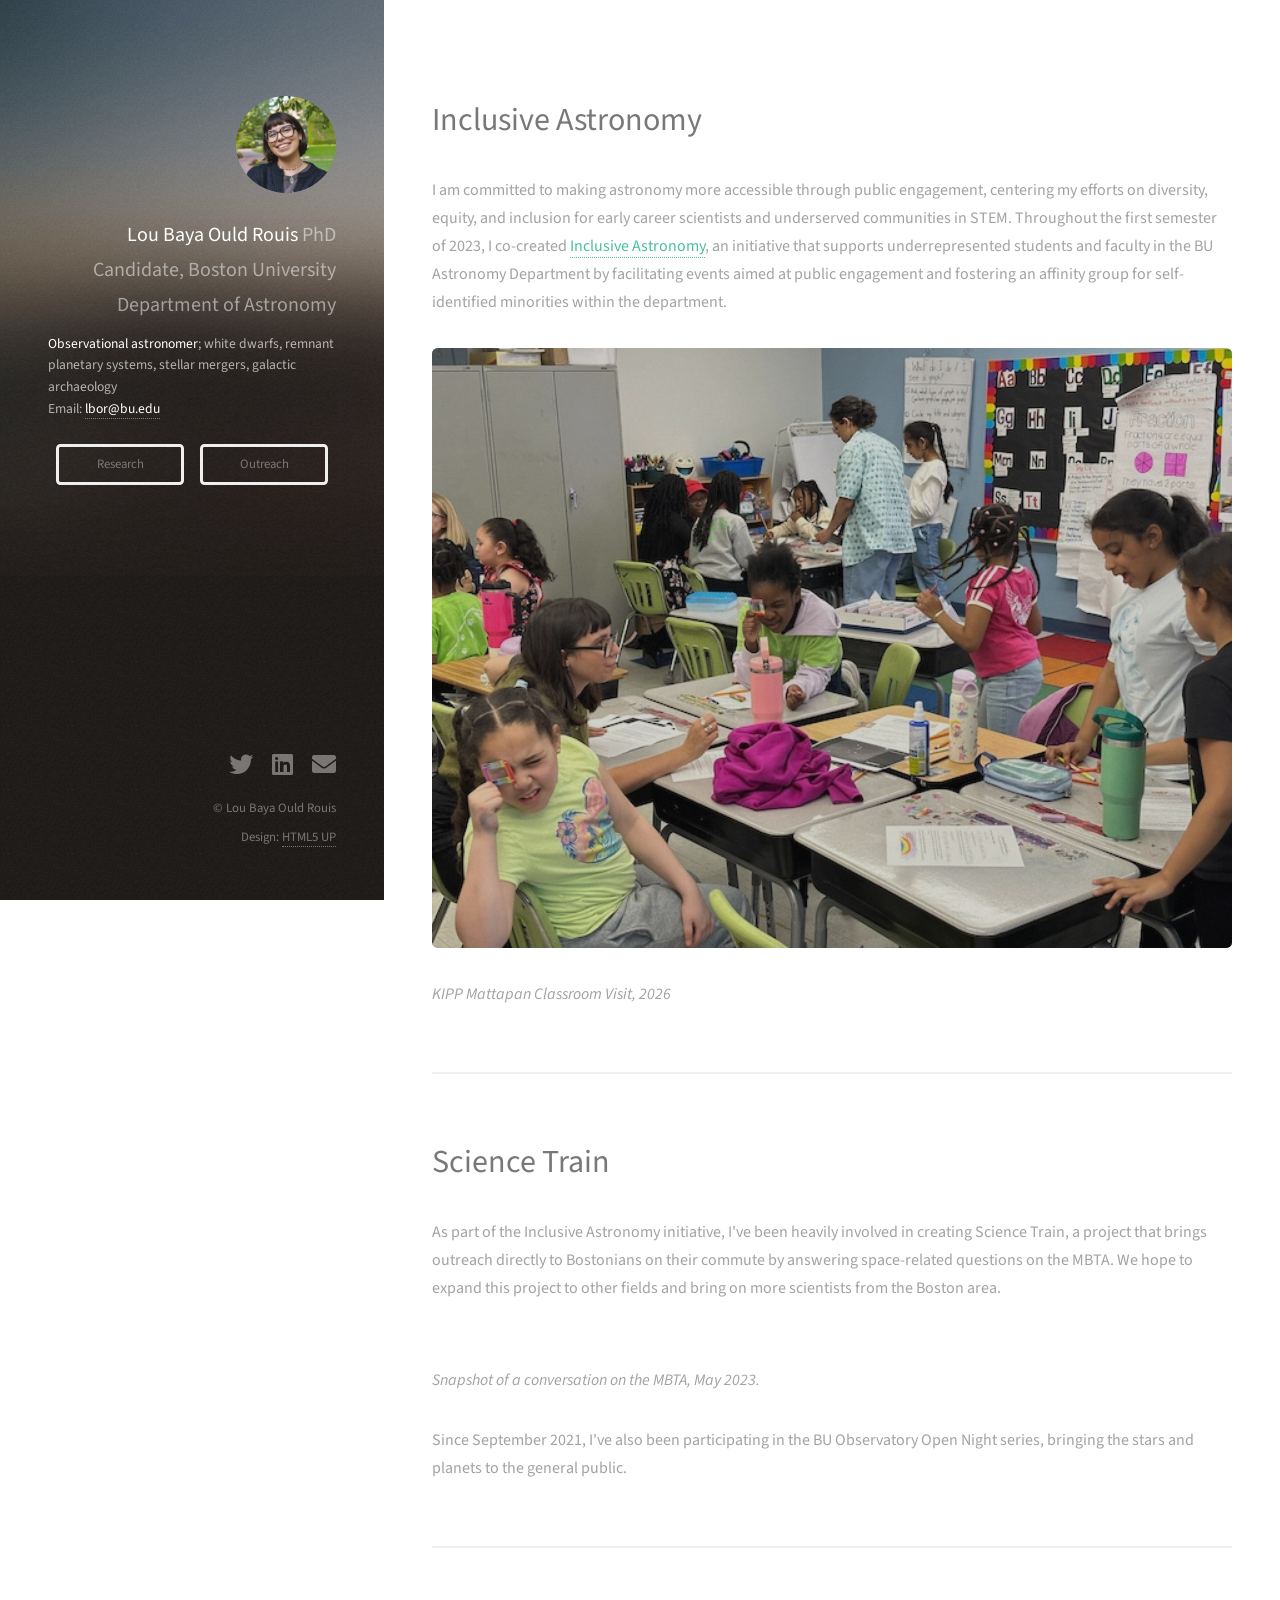
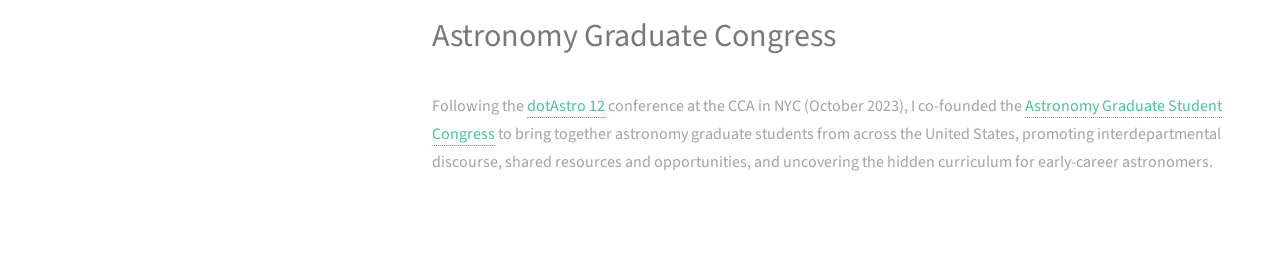
==== commit 6975ffba: "outreach details" ====
--- a/outreach.html
+++ b/outreach.html
@@ -35,8 +35,8 @@
 						<h2>Inclusive Astronomy</h2>
 					</header>
 					<p>I am committed to making astronomy more accessible through public engagement, centering my efforts on diversity, equity, and inclusion for early career scientists and underserved communities in STEM. Throughout the first semester of 2023, I co-created <a href="https://sites.bu.edu/ia/about/">Inclusive Astronomy</a>, an initiative that supports underrepresented students and faculty in the BU Astronomy Department by facilitating events aimed at public engagement and fostering an affinity group for self-identified minorities within the department.</p>
-					<span class="image fit"><img src="images/thumbs/04.jpg" alt="" /></span>
-					<p><em>Open Night Seminar Talk on the Evolution of the Solar System, April 2023.</em></p>
+					<span class="image fit"><img src="images/thumbs/outreach-1.jpg" alt="" /></span>
+					<p><em>KIPP Mattapan Classroom Visit, 2026</em></p>
 				</section>
 
 				<section id="science-train">
@@ -44,7 +44,7 @@
 						<h2>Science Train</h2>
 					</header>
 					<p>As part of the Inclusive Astronomy initiative, I've been heavily involved in creating Science Train, a project that brings outreach directly to Bostonians on their commute by answering space-related questions on the MBTA. We hope to expand this project to other fields and bring on more scientists from the Boston area.</p>
-					<span class="image fit"><img src="images/thumbs/05.jpg" alt="" /></span>
+					<span class="image fit"><img src="images/thumbs/outreach-2.jpg" alt="" /></span>
 					<p><em>Snapshot of a conversation on the MBTA, May 2023.</em></p>
 					<p>Since September 2021, I've also been participating in the BU Observatory Open Night series, bringing the stars and planets to the general public.</p>
 				</section>
@@ -54,7 +54,7 @@
 						<h2>Astronomy Graduate Congress</h2>
 					</header>
 					<p>Following the <a href="https://www.dotastronomy.com/">dotAstro 12</a> conference at the CCA in NYC (October 2023), I co-founded the <a href="https://astro-grad-congress.github.io/">Astronomy Graduate Student Congress</a> to bring together astronomy graduate students from across the United States, promoting interdepartmental discourse, shared resources and opportunities, and uncovering the hidden curriculum for early-career astronomers.</p>
-					<span class="image fit"><img src="images/thumbs/06.jpg" alt="" /></span>
+					
 				</section>
 
 			</div>
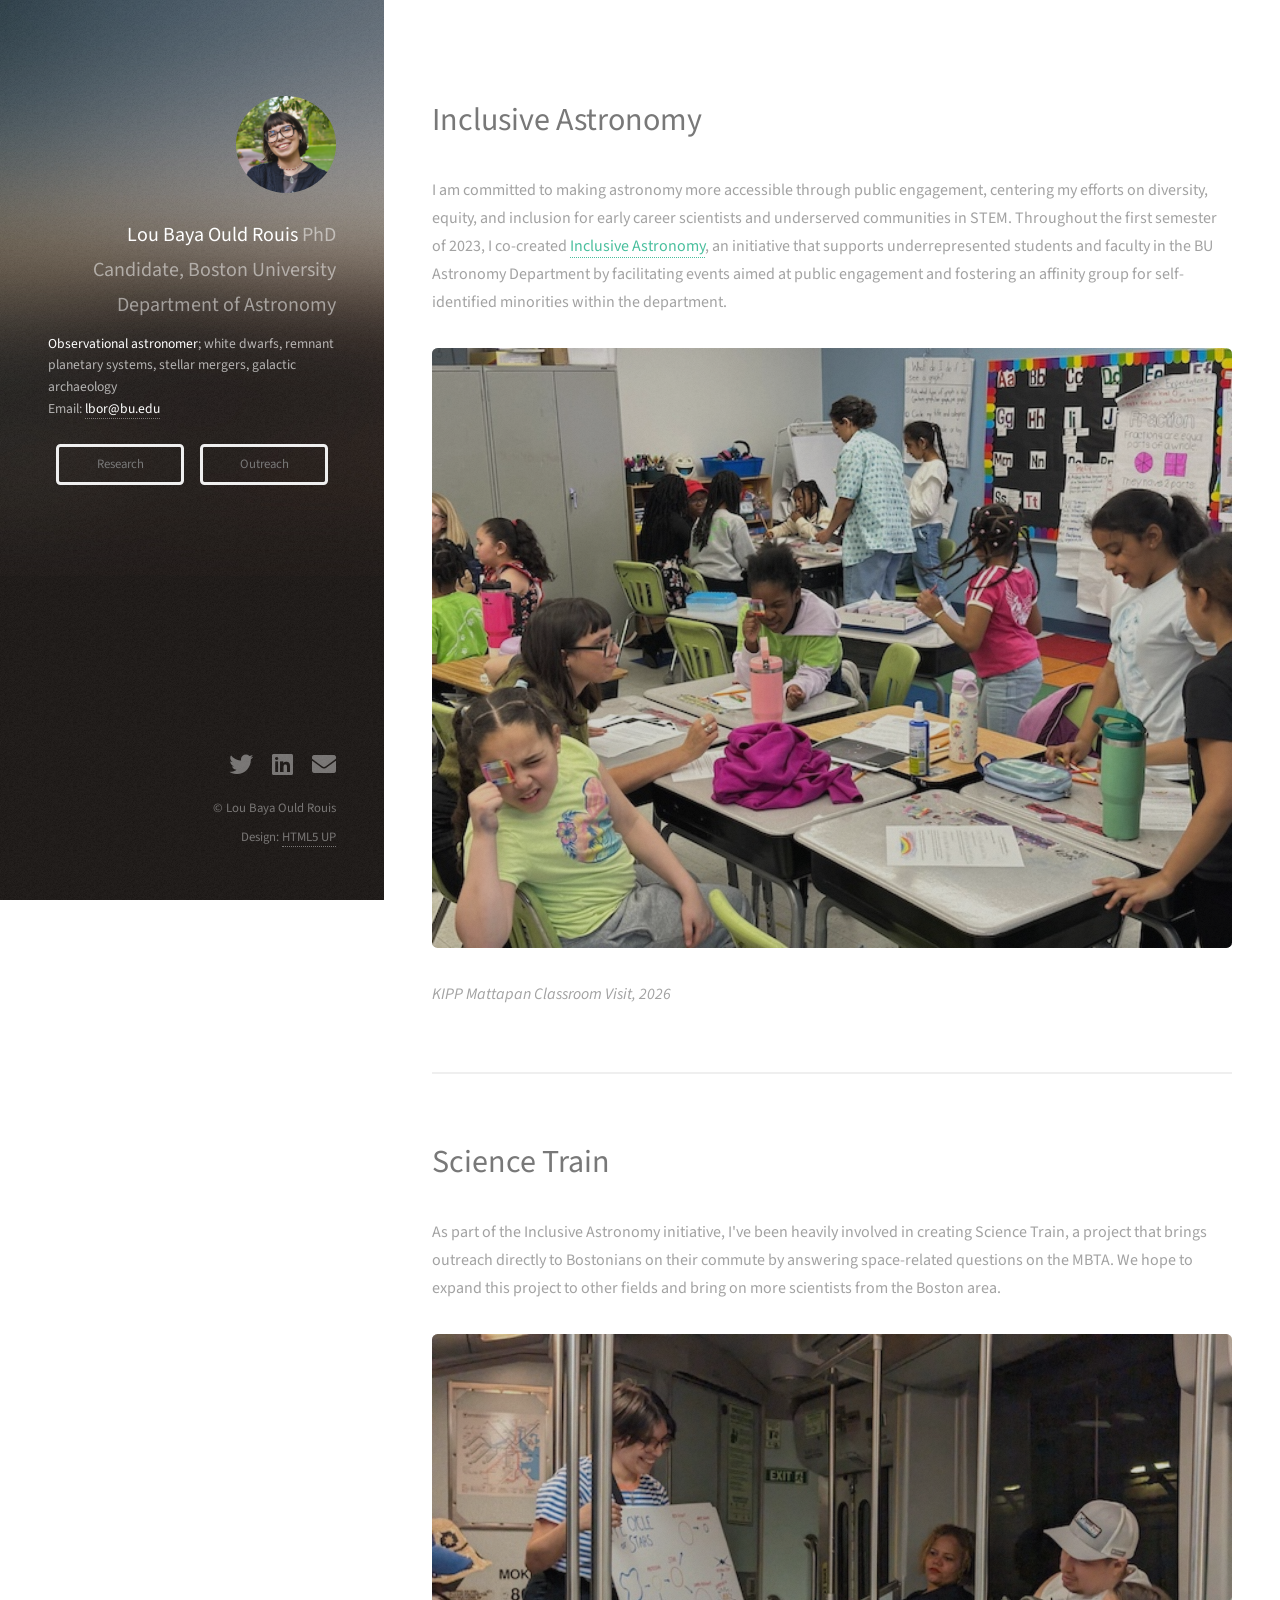
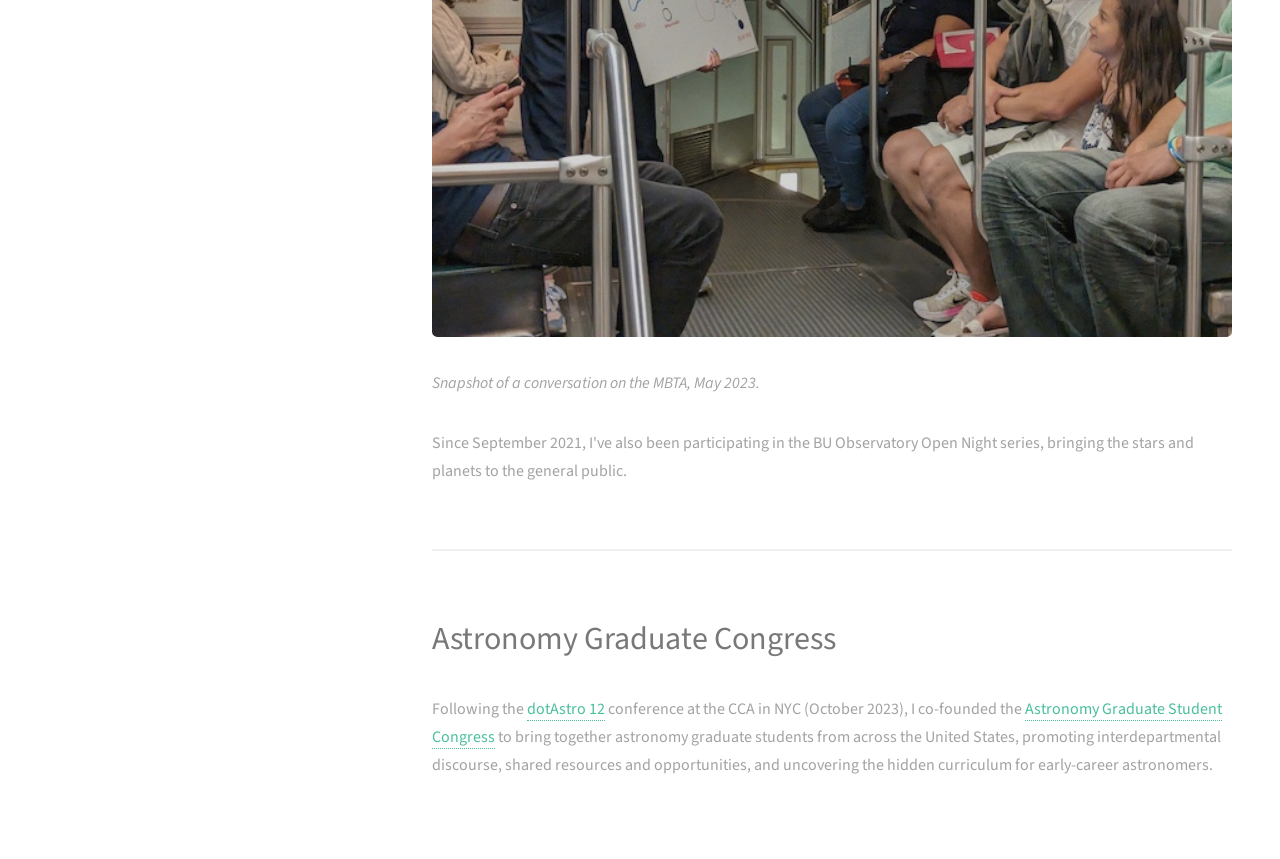
==== commit 30f785e5: "text edits" ====
--- a/outreach.html
+++ b/outreach.html
@@ -44,7 +44,7 @@
 						<h2>Science Train</h2>
 					</header>
 					<p>As part of the Inclusive Astronomy initiative, I've been heavily involved in creating Science Train, a project that brings outreach directly to Bostonians on their commute by answering space-related questions on the MBTA. We hope to expand this project to other fields and bring on more scientists from the Boston area.</p>
-					<span class="image fit"><img src="images/thumbs/outreach-2.jpg" alt="" /></span>
+					<span class="image fit"><img src="images/thumbs/outreach-2.JPG" alt="" /></span>
 					<p><em>Snapshot of a conversation on the MBTA, May 2023.</em></p>
 					<p>Since September 2021, I've also been participating in the BU Observatory Open Night series, bringing the stars and planets to the general public.</p>
 				</section>
